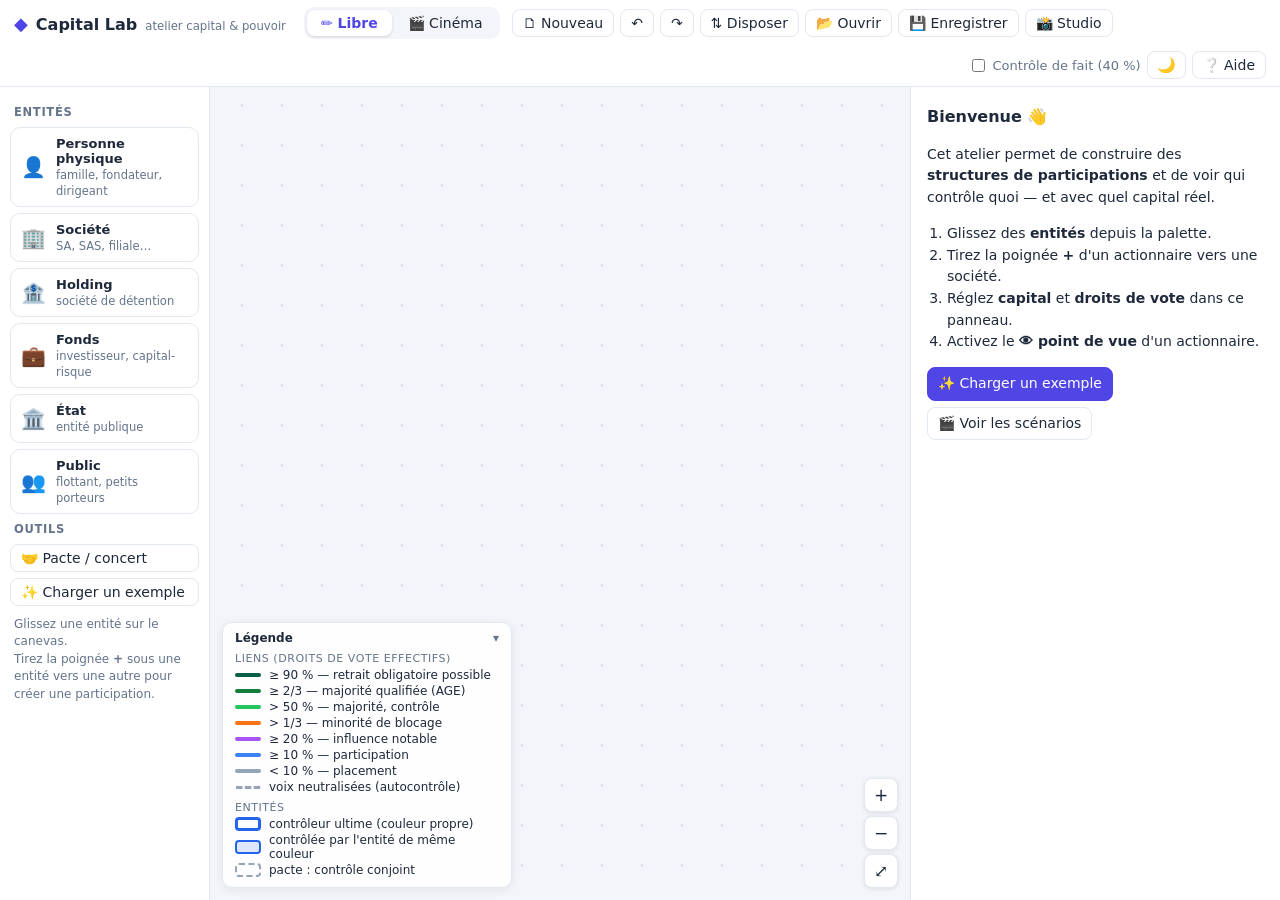
==== index.html @ 32e33c6a "Ajoute la vue téléphone du mode cinéma et les liens de partage - Liens directs : ?scenarios (bibliot" ====
<!doctype html>
<html lang="fr">
<head>
<meta charset="utf-8">
<meta name="viewport" content="width=device-width, initial-scale=1">
<title>Capital Lab — atelier capital &amp; pouvoir</title>
<script>
  /* Thème appliqué avant l'affichage pour éviter un flash : choix mémorisé, sinon réglage du système. */
  (function () {
    var t = null;
    try {
      /* reprise des réglages enregistrés quand l'outil s'appelait « Participations » */
      ['libre.v1', 'legend', 'playmode', 'theme'].forEach(function (k) {
        var old = localStorage.getItem('participations.' + k);
        if (old !== null && localStorage.getItem('capital-lab.' + k) === null) localStorage.setItem('capital-lab.' + k, old);
        localStorage.removeItem('participations.' + k);
      });
      t = localStorage.getItem('capital-lab.theme');
    } catch (e) { /* stockage indisponible */ }
    if (t !== 'light' && t !== 'dark') t = window.matchMedia && matchMedia('(prefers-color-scheme: dark)').matches ? 'dark' : 'light';
    document.documentElement.setAttribute('data-theme', t);
  })();
</script>
<link rel="stylesheet" href="css/app.css">
</head>
<body class="libre">

<header id="topbar">
  <div class="brand"><span class="logo">◆</span><b>Capital Lab</b><small>atelier capital &amp; pouvoir</small></div>
  <nav class="modes" role="tablist">
    <button data-mode="libre" class="active" title="Construire librement une structure">✏️ Libre</button>
    <button data-mode="cinema" title="Dérouler un scénario commenté">🎬 Cinéma</button>
  </nav>
  <div class="actions" id="actions-libre">
    <button id="btn-new" title="Vider le canevas">🗋<span class="lbl"> Nouveau</span></button>
    <button id="btn-undo" title="Annuler (Ctrl+Z)">↶</button>
    <button id="btn-redo" title="Rétablir (Ctrl+Y)">↷</button>
    <button id="btn-layout" title="Réorganiser automatiquement">⇅<span class="lbl"> Disposer</span></button>
    <button id="btn-open" title="Ouvrir une structure (.json) ou un scénario (.md)">📂<span class="lbl"> Ouvrir</span></button>
    <button id="btn-save" title="Enregistrer la structure (.json)">💾<span class="lbl"> Enregistrer</span></button>
    <button id="btn-studio" title="Capturer des étapes et produire un scénario">📸<span class="lbl"> Studio</span></button>
  </div>
  <div class="actions" id="actions-cinema" hidden>
    <button id="btn-library" title="Choisir un scénario">📚<span class="lbl"> Scénarios</span></button>
    <button id="btn-share" title="Copier un lien vers ce scénario ou cette étape">🔗<span class="lbl"> Partager</span></button>
    <button id="btn-edit-md" title="Voir et modifier le markdown du scénario">📝<span class="lbl"> Markdown</span></button>
    <button id="btn-to-libre" title="Reprendre l'état affiché en mode libre">✏️<span class="lbl"> Explorer librement</span></button>
  </div>
  <div class="actions right">
    <label class="opt" title="Présomption de contrôle de fait : plus de 40 % des voix et aucun autre associé au-dessus (art. L233-3 II C. com.)"><input type="checkbox" id="opt-defacto"> Contrôle de fait (40&nbsp;%)</label>
    <button id="btn-theme" class="theme-btn" title="Mode jour / nuit">🌙</button>
    <button id="btn-help" title="Aide">❔<span class="lbl"> Aide</span></button>
  </div>
</header>

<main id="main">
  <aside id="palette">
    <h3>Entités</h3>
    <div class="tool" draggable="true" data-type="personne"><span class="ic">👤</span><div><b>Personne physique</b><small>famille, fondateur, dirigeant</small></div></div>
    <div class="tool" draggable="true" data-type="societe"><span class="ic">🏢</span><div><b>Société</b><small>SA, SAS, filiale…</small></div></div>
    <div class="tool" draggable="true" data-type="holding"><span class="ic">🏦</span><div><b>Holding</b><small>société de détention</small></div></div>
    <div class="tool" draggable="true" data-type="fonds"><span class="ic">💼</span><div><b>Fonds</b><small>investisseur, capital-risque</small></div></div>
    <div class="tool" draggable="true" data-type="etat"><span class="ic">🏛️</span><div><b>État</b><small>entité publique</small></div></div>
    <div class="tool" draggable="true" data-type="public"><span class="ic">👥</span><div><b>Public</b><small>flottant, petits porteurs</small></div></div>
    <h3>Outils</h3>
    <button class="tool-btn" id="tool-concert">🤝 Pacte / concert</button>
    <button class="tool-btn" id="tool-example">✨ Charger un exemple</button>
    <p class="hint">Glissez une entité sur le canevas.<br>Tirez la poignée <b>+</b> sous une entité vers une autre pour créer une participation.</p>
  </aside>

  <section id="stage">
    <svg id="canvas" xmlns="http://www.w3.org/2000/svg"></svg>
    <div id="banner" hidden></div>
    <div id="zoom">
      <button data-z="in" title="Zoom avant">+</button>
      <button data-z="out" title="Zoom arrière">−</button>
      <button data-z="fit" title="Tout afficher (F)">⤢</button>
    </div>
    <div id="legend"></div>
    <div id="studio" hidden></div>
    <div id="qsheet" hidden aria-live="polite"></div>
    <div id="toast"></div>
  </section>

  <aside id="side">
    <div id="inspector"></div>
    <div id="commentary" hidden></div>
  </aside>
</main>

<footer id="player" hidden>
  <button id="pl-first" title="Début (Origine)">⏮</button>
  <button id="pl-prev" title="Étape précédente (←)">◀</button>
  <button id="pl-play" class="primary" title="Lecture / pause (Espace)">▶ Lecture</button>
  <button id="pl-next" class="primary" title="Étape suivante (→)">Suivant ▶</button>
  <button id="pl-reset" title="Remettre les entités et les bulles déplacées à leur place d'origine" hidden>↺ Disposition</button>
  <div id="pl-progress"><div id="pl-dots"></div><div id="pl-timer"><i></i></div></div>
  <span id="pl-count">–</span>
  <div id="pl-view" role="group" aria-label="Affichage">
    <button data-v="schema" title="Schéma seul">🗺</button>
    <button data-v="split" title="Schéma et explications">◫</button>
    <button data-v="texte" title="Explications seules">📖</button>
  </div>
  <label class="pl-modelabel">Mode
    <select id="pl-mode">
      <option value="pas">Pas à pas</option>
      <option value="continu">Lecture continue</option>
    </select>
  </label>
  <label class="speed">Rythme <input type="range" id="pl-speed" min="0.25" max="3" step="0.25" value="1"> <span id="pl-speed-v">1×</span></label>
</footer>

<div id="modal" hidden><div class="dialog"><button class="close" title="Fermer (Échap)">×</button><div class="content"></div></div></div>
<input type="file" id="file-input" accept=".md,.markdown,.txt,.json" hidden>

<script src="js/model.js"></script>
<script src="js/scenario.js"></script>
<script src="js/docs.js"></script>
<script src="js/library.js"></script>
<script src="js/app.js"></script>
</body>
</html>
---- css/app.css ----
:root {
  --bg: #f3f5fa;
  --panel: #ffffff;
  --ink: #1e293b;
  --muted: #64748b;
  --line: #e2e8f0;
  --accent: #4f46e5;
  --accent-soft: #eef2ff;
  --ok: #15803d;
  --danger: #dc2626;
  --warn: #b45309;
  --node-bg: #ffffff;
  --grid-dot: #d5dbe7;
  --panel-2: #f8fafc;
  --soft-line: #f1f5f9;
  --accent-line: #c7d2fe;
  --danger-soft: #fef2f2;
  --warn-soft: #fffbeb;
  --warn-line: #fed7aa;
  --ok-soft: #ecfdf5;
  --ok-line: #a7f3d0;
  --note-ink: #78350f;
  --overlay: rgba(255, 255, 255, .95);
  --radius: 10px;
  color-scheme: light;
  font-family: "Segoe UI", system-ui, -apple-system, Roboto, sans-serif;
}
/* Thème nuit : appliqué via <html data-theme="dark"> (voir le script en tête d'index.html) */
:root[data-theme="dark"] {
  --bg: #0b1120;
  --panel: #141c2f;
  --panel-2: #1a2338;
  --ink: #e2e8f0;
  --muted: #94a3b8;
  --line: #2a3550;
  --soft-line: #222c42;
  --accent: #818cf8;
  --accent-soft: #252a4d;
  --accent-line: #4b5394;
  --ok: #4ade80;
  --danger: #f87171;
  --danger-soft: #3b1d24;
  --warn: #fbbf24;
  --warn-soft: #2e2615;
  --warn-line: #6b4e1a;
  --ok-soft: #12291f;
  --ok-line: #1f5a3d;
  --note-ink: #fde68a;
  --node-bg: #182136;
  --grid-dot: #263149;
  --overlay: rgba(20, 28, 47, .95);
  color-scheme: dark;
}
:root[data-theme="dark"] button.primary { color: #0b1120; }
:root[data-theme="dark"] .node .body { filter: none; }
:root[data-theme="dark"] .md pre { background: #060b16; }
:root[data-theme="dark"] #toast { background: #e2e8f0; color: #0b1120; }
:root[data-theme="dark"] .modes { background: #0b1120; }
.theme-btn { font-size: 15px; padding: 4px 9px; }
* { box-sizing: border-box; }
html, body { margin: 0; height: 100%; background: var(--bg); color: var(--ink); font-size: 14px; overflow: hidden; }
body { display: grid; grid-template-rows: auto 1fr auto; height: 100vh; }
button, select, input, textarea { font: inherit; color: inherit; }
button {
  border: 1px solid var(--line); background: var(--panel); border-radius: 8px; padding: 5px 10px; cursor: pointer;
  transition: background .12s, border-color .12s;
}
button:hover { background: var(--accent-soft); border-color: var(--accent-line); }
button.primary { background: var(--accent); color: #fff; border-color: var(--accent); }
button.primary:hover { background: #4338ca; }
button.danger { color: var(--danger); }
button.danger:hover { background: var(--danger-soft); border-color: #fecaca; }
button.on { background: var(--accent-soft); border-color: var(--accent); color: var(--accent); }
button.small { font-size: 12.5px; padding: 3px 8px; }
a { color: var(--accent); cursor: pointer; text-decoration: none; }
a:hover { text-decoration: underline; }
.muted { color: var(--muted); }
.small { font-size: 12.5px; }

/* ---------------- barre du haut */
#topbar {
  display: flex; align-items: center; gap: 12px; padding: 7px 14px; background: var(--panel);
  border-bottom: 1px solid var(--line); flex-wrap: wrap; z-index: 5;
}
.brand { display: flex; align-items: baseline; gap: 8px; margin-right: 6px; }
.brand .logo { color: var(--accent); font-size: 18px; }
.brand b { font-size: 16px; }
.brand small { color: var(--muted); }
.modes { display: flex; background: var(--bg); border-radius: 10px; padding: 3px; gap: 2px; }
.modes button { border: none; background: transparent; padding: 5px 14px; border-radius: 8px; }
.modes button.active { background: var(--panel); box-shadow: 0 1px 3px rgba(15, 23, 42, .15); color: var(--accent); font-weight: 600; }
.actions { display: flex; gap: 6px; align-items: center; flex-wrap: wrap; }
.actions[hidden] { display: none; }
.actions.right { margin-left: auto; }
.opt { display: flex; align-items: center; gap: 5px; font-size: 13px; color: var(--muted); cursor: pointer; }

/* ---------------- disposition */
#main { display: grid; grid-template-columns: 210px 1fr 370px; min-height: 0; }
body.cinema #main { grid-template-columns: 0 1fr minmax(380px, 32vw); }
body.cinema #palette { display: none; }
#palette { grid-column: 1; } #stage { grid-column: 2; } #side { grid-column: 3; }
@media (max-width: 1000px) {
  #main { grid-template-columns: 170px 1fr 300px; }
  body.cinema #main { grid-template-columns: 0 1fr 320px; }
  .brand small { display: none; }
}
#palette { background: var(--panel); border-right: 1px solid var(--line); padding: 10px; overflow: auto; }
#palette h3 { font-size: 11.5px; text-transform: uppercase; letter-spacing: .06em; color: var(--muted); margin: 8px 4px; }
.tool {
  display: flex; gap: 10px; align-items: center; padding: 8px 10px; border: 1px solid var(--line); border-radius: var(--radius);
  margin-bottom: 6px; cursor: grab; background: var(--panel); user-select: none; transition: transform .1s, box-shadow .1s;
}
.tool:hover { box-shadow: 0 2px 8px rgba(79, 70, 229, .15); border-color: var(--accent-line); transform: translateY(-1px); }
.tool .ic { font-size: 20px; }
.tool b { display: block; font-size: 13px; }
.tool small { color: var(--muted); font-size: 11.5px; }
.tool-btn { display: block; width: 100%; text-align: left; margin-bottom: 6px; }
.hint { color: var(--muted); font-size: 12px; line-height: 1.45; margin: 10px 4px; }

#stage { position: relative; overflow: hidden; min-width: 0; }
#canvas { width: 100%; height: 100%; display: block; touch-action: none; cursor: grab; user-select: none; }
#canvas:active { cursor: grabbing; }
#side { background: var(--panel); border-left: 1px solid var(--line); overflow: auto; min-width: 0; }
#inspector { padding: 14px 16px 30px; }

/* ---------------- SVG */
#canvas .bg { fill: url(#grid); }
#canvas .gdot { fill: var(--grid-dot); }
.node { cursor: pointer; }
body.libre .node { cursor: move; }
.node .body { filter: url(#shadow); }
.node .name { font: 600 13.5px "Segoe UI", system-ui, sans-serif; fill: var(--ink); }
.node .icon { font-size: 15px; }
.node .sub { font-size: 11.5px; fill: var(--muted); }
.node .st { font-size: 11.5px; font-weight: 600; }
.node .ring { fill: none; stroke: #f59e0b; stroke-width: 4; }
.node .selring { fill: none; stroke: var(--accent); stroke-width: 2.5; stroke-dasharray: 7 4; }
.node .hovring { fill: none; stroke: #6366f1; stroke-width: 3; }
.node .warn circle { fill: var(--danger); }
.node .warn text { fill: var(--panel); font-weight: 700; font-size: 12px; }
.port { cursor: crosshair; }
.port circle { fill: var(--panel); stroke: var(--accent); stroke-width: 1.6; opacity: .0; transition: opacity .15s; }
.port text { fill: var(--accent); font-weight: 700; font-size: 13px; opacity: 0; pointer-events: none; }
.node:hover .port circle, .node:hover .port text, .node.sel .port circle, .node.sel .port text { opacity: 1; }
body.cinema .port { display: none; }
.link .hit { stroke: transparent; stroke-width: 16; fill: none; cursor: pointer; }
.link .stroke { fill: none; stroke-linecap: round; pointer-events: none; }
.link .halo { fill: none; stroke: #fcd34d; stroke-opacity: .55; stroke-linecap: round; pointer-events: none; }
.link.sel .halo { stroke: #a5b4fc; stroke-opacity: .8; }
.llabel { cursor: pointer; }
.llabel rect { fill: var(--panel); stroke-width: 1.5; }
.llabel text { font-size: 11.5px; font-weight: 600; fill: var(--ink); }
.llabel.sel rect { fill: var(--accent-soft); }
.concert rect { stroke-width: 2; stroke-dasharray: 9 6; }
.concert text { font-size: 12.5px; font-weight: 700; cursor: pointer; }
.concert.sel rect { stroke-width: 3; }
.note rect, .note path { fill: var(--warn-soft); stroke: #f59e0b; stroke-width: 1.5; }
.note text { font-size: 12.5px; fill: var(--note-ink); font-weight: 500; pointer-events: none; }
.note { cursor: move; }
body.cinema .node { cursor: grab; }
.tmp { stroke: var(--accent); stroke-width: 2.5; stroke-dasharray: 6 5; fill: none; }

/* ---------------- surimpressions */
#banner {
  position: absolute; top: 12px; left: 50%; transform: translateX(-50%); background: var(--panel); border: 1px solid var(--accent-line);
  border-radius: 999px; padding: 6px 8px 6px 16px; box-shadow: 0 4px 16px rgba(15, 23, 42, .1); display: flex; gap: 10px;
  align-items: center; font-size: 13px; max-width: 90%; white-space: nowrap; overflow: hidden;
}
#banner[hidden] { display: none; }
#banner button { border-radius: 999px; padding: 2px 9px; }
#zoom { position: absolute; right: 12px; bottom: calc(var(--sheet-h, 0px) + 12px); transition: bottom .25s; display: flex; flex-direction: column; gap: 4px; }
#zoom button { width: 34px; height: 34px; padding: 0; font-size: 17px; background: var(--panel); box-shadow: 0 1px 4px rgba(15, 23, 42, .1); }
#legend {
  position: absolute; left: 12px; bottom: calc(var(--sheet-h, 0px) + 12px); transition: bottom .25s; background: var(--overlay); border: 1px solid var(--line);
  border-radius: var(--radius); padding: 8px 12px; font-size: 12px; box-shadow: 0 2px 10px rgba(15, 23, 42, .08); max-width: 290px;
}
#legend .lg-h { display: flex; justify-content: space-between; align-items: center; font-weight: 700; gap: 10px; cursor: pointer; }
#legend .lg-h span { color: var(--muted); font-weight: 400; }
#legend.collapsed .lg-body { display: none; }
#legend .lg-sec { margin: 7px 0 3px; color: var(--muted); font-size: 11px; text-transform: uppercase; letter-spacing: .05em; }
#legend .lg-row { display: flex; align-items: center; gap: 8px; margin: 2px 0; }
#legend .sw { width: 26px; height: 0; border-top: 4px solid; border-radius: 2px; flex: none; }
#legend .sw.dash { border-top-style: dashed; border-top-width: 3px; }
#legend .box { width: 26px; height: 14px; border-radius: 4px; flex: none; border: 2px solid; }
#toast {
  position: absolute; top: 14px; right: 14px; background: #1e293b; color: #fff; padding: 8px 14px; border-radius: 8px;
  opacity: 0; transform: translateY(-8px); transition: all .2s; pointer-events: none; max-width: 60%; font-size: 13px;
}
#toast.show { opacity: 1; transform: none; }
#studio {
  position: absolute; left: 50%; bottom: 14px; transform: translateX(-50%); background: #1e1b4b; color: #fff;
  border-radius: 12px; padding: 8px 10px 8px 14px; display: flex; gap: 6px; align-items: center; flex-wrap: wrap;
  box-shadow: 0 6px 24px rgba(30, 27, 75, .35); font-size: 13px; max-width: calc(100% - 340px);
}
#studio[hidden] { display: none; }
#studio button { background: rgba(255, 255, 255, .1); border-color: rgba(255, 255, 255, .2); color: #fff; font-size: 12.5px; padding: 4px 9px; }
#studio button:hover { background: rgba(255, 255, 255, .22); }
#studio button.primary { background: #f59e0b; border-color: #f59e0b; color: #1e1b4b; font-weight: 600; }
#studio b { margin-right: 4px; }

/* ---------------- inspecteur */
#inspector h3 { margin: 4px 0 10px; font-size: 16px; }
#inspector h4 { margin: 18px 0 8px; font-size: 12px; text-transform: uppercase; letter-spacing: .05em; color: var(--muted); }
#inspector h5 { margin: 14px 0 6px; font-size: 13px; }
.insp-head { display: flex; align-items: center; gap: 8px; }
.insp-head .big { font-size: 26px; }
.insp-head input.name { flex: 1; font-size: 17px; font-weight: 600; border: 1px solid transparent; border-radius: 6px; padding: 4px 6px; min-width: 0; }
.insp-head input.name:hover, .insp-head input.name:focus { border-color: var(--line); outline: none; background: var(--panel-2); }
.row { display: flex; align-items: center; gap: 8px; margin: 8px 0; }
.row label { width: 50px; color: var(--muted); font-size: 12.5px; }
.row select { flex: 1; padding: 4px; border: 1px solid var(--line); border-radius: 6px; }
.btns { display: flex; gap: 6px; flex-wrap: wrap; margin: 8px 0; }
.le { border: 1px solid var(--line); border-radius: var(--radius); padding: 8px 10px; margin: 6px 0; background: var(--panel-2); }
.le-head { display: flex; justify-content: space-between; align-items: center; font-weight: 600; margin-bottom: 4px; }
.le-head .x { border: none; background: none; color: var(--muted); font-size: 17px; padding: 0 4px; line-height: 1; }
.le-head .x:hover { color: var(--danger); }
.sl { display: grid; grid-template-columns: 92px 1fr 64px 12px; align-items: center; gap: 6px; font-size: 12.5px; margin: 3px 0; }
.sl.off { opacity: .45; }
.sl input[type=range] { width: 100%; accent-color: var(--accent); }
.sl input[type=number] { width: 64px; padding: 2px 4px; border: 1px solid var(--line); border-radius: 5px; text-align: right; }
.sl i { font-style: normal; color: var(--muted); }
.chk { display: flex; align-items: center; gap: 6px; font-size: 12px; color: var(--muted); margin: 3px 0; cursor: pointer; }
.cat { font-size: 12px; margin-top: 5px; padding: 3px 8px; border-left: 4px solid var(--c); background: var(--panel); border-radius: 4px; }
.rest { font-size: 12.5px; color: var(--muted); margin: 6px 2px; }
.rest.bad { color: var(--danger); font-weight: 600; }
select.add { width: 100%; margin-top: 4px; padding: 5px; border: 1px dashed #a5b4fc; border-radius: 8px; color: var(--accent); background: var(--panel-2); cursor: pointer; }
.pill-row { margin: 4px 0; }
.verdict { padding: 9px 12px; border-radius: 8px; margin: 8px 0; border-left: 5px solid var(--c, #94a3b8); background: var(--panel-2); line-height: 1.45; }
.verdict.none { --c: #94a3b8; color: var(--muted); }
.chain { font-size: 12.5px; margin: 6px 0; color: var(--ink); background: var(--warn-soft); padding: 6px 10px; border-radius: 6px; }
.insight { background: var(--ok-soft); border: 1px solid var(--ok-line); padding: 8px 10px; border-radius: 8px; margin: 8px 0; font-size: 13px; line-height: 1.45; }
.warnbox { background: var(--warn-soft); border: 1px solid var(--warn-line); padding: 8px 10px; border-radius: 8px; margin: 8px 0; font-size: 12.5px; line-height: 1.45; }
.kv { display: flex; justify-content: space-between; font-size: 13px; padding: 3px 0; border-bottom: 1px dashed var(--line); }
table.mini { width: 100%; border-collapse: collapse; font-size: 12.5px; margin: 6px 0; }
table.mini th { text-align: left; color: var(--muted); font-weight: 600; font-size: 11.5px; padding: 3px 4px; border-bottom: 1px solid var(--line); }
table.mini td { padding: 4px; border-bottom: 1px solid var(--soft-line); }
table.mini td.n, table.mini th.n { text-align: right; white-space: nowrap; }
.dot { display: inline-block; width: 9px; height: 9px; border-radius: 50%; margin-right: 5px; vertical-align: 0; }
.welcome { line-height: 1.55; }
.welcome ol { padding-left: 20px; }
.ctrl-list { list-style: none; padding: 0; margin: 4px 0; }
.ctrl-list li { padding: 6px 0; border-bottom: 1px solid var(--soft-line); }
.members label { display: flex; gap: 6px; align-items: center; padding: 3px 0; cursor: pointer; }

/* ---------------- cinéma */
#commentary { padding: 18px 22px 40px; font-size: 15px; line-height: 1.6; }
.sc-head { display: flex; justify-content: space-between; align-items: baseline; gap: 10px; border-bottom: 1px solid var(--line); padding-bottom: 8px; margin-bottom: 4px; }
.sc-title { font-weight: 700; color: var(--accent); font-size: 13.5px; }
.sc-no { color: var(--muted); font-size: 12.5px; white-space: nowrap; }
.step-title { font-size: 21px; margin: 14px 0 8px; line-height: 1.3; animation: fadeUp .45s ease; }
.md { animation: fadeUp .55s ease; }
.md p { margin: 8px 0; }
.md ul, .md ol { padding-left: 22px; margin: 8px 0; }
.md li { margin: 3px 0; }
.md blockquote { margin: 12px 0; padding: 8px 14px; background: var(--warn-soft); border-left: 4px solid #f59e0b; border-radius: 6px; }
.md blockquote p { margin: 4px 0; }
.md table { border-collapse: collapse; width: 100%; font-size: 13.5px; margin: 10px 0; }
.md th, .md td { border: 1px solid var(--line); padding: 5px 8px; text-align: left; }
.md th { background: var(--panel-2); }
.md code { background: var(--soft-line); padding: 1px 5px; border-radius: 4px; font-size: .9em; }
.md pre { background: #0f172a; color: #e2e8f0; padding: 10px 12px; border-radius: 8px; overflow: auto; font-size: 12.5px; line-height: 1.45; }
.md pre code { background: none; padding: 0; }
.md h1 { font-size: 20px; } .md h2 { font-size: 18px; margin-top: 22px; } .md h3 { font-size: 16px; }
.ref { background: var(--accent-soft); color: var(--accent); padding: 0 6px; border-radius: 5px; cursor: pointer; font-weight: 600; white-space: nowrap; }
.ref:hover { background: var(--accent-line); }
.auto { margin-top: 18px; border: 1px solid var(--line); border-radius: var(--radius); padding: 10px 14px; background: var(--panel-2); font-size: 13.5px; line-height: 1.5; }
.auto-h { display: flex; justify-content: space-between; align-items: center; font-weight: 700; }
.auto-h button { border: none; background: none; font-size: 16px; padding: 0 4px; color: var(--muted); }
.auto h4 { font-size: 11.5px; text-transform: uppercase; letter-spacing: .05em; color: var(--muted); margin: 12px 0 4px; }
details.plan, details.errs { margin-top: 18px; font-size: 13.5px; }
details summary { cursor: pointer; color: var(--muted); font-weight: 600; }
details.plan ol { padding-left: 22px; }
details.plan li.cur a { font-weight: 700; }
details.plan li.done a { color: var(--muted); }
details.errs { color: var(--warn); }
.empty { text-align: center; padding: 40px 10px; color: var(--muted); }
.empty h2 { color: var(--ink); }
@keyframes fadeUp { from { opacity: 0; transform: translateY(8px); } to { opacity: 1; transform: none; } }

#player {
  display: flex; align-items: center; gap: 8px; padding: 8px 14px; background: var(--panel); border-top: 1px solid var(--line);
  flex-wrap: wrap;
}
#player[hidden] { display: none; }
#player label { display: flex; gap: 6px; align-items: center; font-size: 12.5px; color: var(--muted); }
#player select { padding: 3px; border-radius: 6px; border: 1px solid var(--line); }
#pl-progress { flex: 1; min-width: 160px; display: flex; flex-direction: column; gap: 5px; }
#pl-dots { display: flex; gap: 4px; }
#pl-dots button { flex: 1; height: 8px; padding: 0; border-radius: 4px; background: var(--line); border: none; min-width: 8px; }
#pl-dots button.done { background: #a5b4fc; }
#pl-dots button.cur { background: var(--accent); }
#pl-timer { height: 3px; background: var(--soft-line); border-radius: 2px; overflow: hidden; }
#pl-timer i { display: block; height: 100%; width: 0; background: #f59e0b; }
#pl-count { font-variant-numeric: tabular-nums; color: var(--muted); min-width: 52px; text-align: center; }
#pl-speed { width: 90px; accent-color: var(--accent); }

/* ---------------- fenêtres modales */
#modal { position: fixed; inset: 0; background: rgba(15, 23, 42, .45); display: flex; align-items: center; justify-content: center; z-index: 50; padding: 20px; }
#modal[hidden] { display: none; }
#modal .dialog { background: var(--panel); border-radius: 14px; max-width: 860px; width: 100%; max-height: 90vh; overflow: auto; position: relative; padding: 22px 26px; box-shadow: 0 20px 60px rgba(15, 23, 42, .3); animation: fadeUp .2s ease; }
#modal.narrow .dialog { max-width: 480px; }
#modal .close { position: absolute; top: 10px; right: 12px; border: none; font-size: 22px; background: none; color: var(--muted); }
#modal h2 { margin-top: 0; }
#modal textarea { width: 100%; min-height: 160px; border: 1px solid var(--line); border-radius: 8px; padding: 10px; font-family: Consolas, "Cascadia Mono", monospace; font-size: 12.5px; }
#modal textarea.big { min-height: 55vh; }
#modal input[type=text] { width: 100%; border: 1px solid var(--line); border-radius: 8px; padding: 7px 10px; }
#modal .field { margin: 10px 0; }
#modal .field > span { display: block; font-size: 12.5px; color: var(--muted); margin-bottom: 4px; }
.lib-grid { display: grid; grid-template-columns: repeat(auto-fill, minmax(240px, 1fr)); gap: 10px; margin: 12px 0 20px; }
.lib-card { border: 1px solid var(--line); border-radius: var(--radius); padding: 12px 14px; display: flex; flex-direction: column; gap: 6px; transition: box-shadow .12s, border-color .12s; }
.lib-card:hover { border-color: var(--accent-line); box-shadow: 0 4px 14px rgba(79, 70, 229, .12); }
.lib-card h4 { margin: 0; font-size: 14.5px; }
.lib-card p { margin: 0; color: var(--muted); font-size: 12.5px; flex: 1; line-height: 1.4; }
.lib-card .btns { margin: 4px 0 0; }
.lib-card .btns button { font-size: 12px; padding: 3px 8px; }
.help-doc { line-height: 1.55; }
a.btnlink { display: inline-flex; align-items: center; border: 1px solid var(--line); border-radius: 8px; padding: 5px 10px; }
a.btnlink:hover { background: var(--accent-soft); text-decoration: none; }

/* ---------------- étapes questions (mode cinéma) */
#qsheet {
  position: absolute; left: 12px; right: 12px; bottom: 0; max-height: 62%; overflow: auto; z-index: 4;
  background: var(--panel); border: 1px solid var(--line); border-bottom: none; border-radius: 16px 16px 0 0;
  box-shadow: 0 -8px 30px rgba(15, 23, 42, .18); animation: sheetUp .35s ease;
}
#qsheet[hidden] { display: none; }
@keyframes sheetUp { from { transform: translateY(40px); opacity: 0; } to { transform: none; opacity: 1; } }
.qs-head { display: flex; flex-wrap: wrap; align-items: center; gap: 8px 12px; padding: 12px 14px 10px 16px; cursor: pointer; position: sticky; top: 0; background: var(--panel); z-index: 1; }
.qs-badge { background: var(--accent-soft); color: var(--accent); font-weight: 700; padding: 3px 10px; border-radius: 999px; white-space: nowrap; font-size: 13px; }
.qs-text { flex: 1 1 240px; font-size: 19px; font-weight: 700; line-height: 1.3; min-width: 0; }
.qs-text p { margin: 0; }
.qs-actions { margin-left: auto; display: flex; align-items: center; gap: 6px; }
.qs-min { border: none; background: none; font-size: 18px; padding: 2px 8px; }
.qs-done { color: var(--ok); font-weight: 600; font-size: 13px; white-space: nowrap; }
.qs-body { padding: 2px 16px 14px; }
#qsheet.collapsed .qs-body { display: none; }
#qsheet.collapsed .qs-text { font-size: 15px; white-space: nowrap; overflow: hidden; text-overflow: ellipsis; }
.qs-grid { display: grid; grid-template-columns: repeat(auto-fit, minmax(210px, 1fr)); gap: 10px; }
.qs-hint, .qs-open { color: var(--muted); font-size: 12.5px; margin: 9px 2px 0; }
.qs-open { font-size: 15px; }
.qcard { perspective: 1000px; cursor: pointer; outline: none; }
.qc-inner { display: grid; transition: transform .55s cubic-bezier(.2, .7, .2, 1); transform-style: preserve-3d; height: 100%; }
.qcard.flipped .qc-inner { transform: rotateY(180deg); }
.qc-face {
  grid-area: 1 / 1; backface-visibility: hidden; -webkit-backface-visibility: hidden; border: 2px solid var(--line);
  border-radius: 12px; padding: 12px 14px; background: var(--panel-2); display: flex; gap: 10px; align-items: flex-start;
  min-height: 66px; font-size: 16px; line-height: 1.4; transition: border-color .2s, background .2s, opacity .2s;
}
.qc-back { transform: rotateY(180deg); flex-direction: column; gap: 4px; font-size: 14px; }
.qc-txt { flex: 1; min-width: 0; }
.qc-txt p { margin: 0 0 4px; }
.qc-letter { flex: none; width: 30px; height: 30px; border-radius: 50%; background: var(--accent); color: #fff; display: grid; place-items: center; font-weight: 700; font-size: 15px; }
.qc-mark { margin-left: auto; font-weight: 800; font-size: 20px; }
.qc-pick { display: inline-block; margin-top: 4px; font-size: 12px; color: var(--accent); font-weight: 600; }
.qcard:hover .qc-front, .qcard:focus-visible .qc-front { border-color: var(--accent-line); }
.qcard.picked .qc-front { border-color: var(--accent); box-shadow: 0 0 0 3px var(--accent-soft); }
.qcard.correct .qc-face { border-color: #22c55e; background: var(--ok-soft); }
.qcard.correct .qc-letter { background: #16a34a; }
.qcard.correct .qc-mark, .qcard.correct .qc-verdict { color: var(--ok); }
.qcard.wrong .qc-front { opacity: .6; }
.qcard.wrong .qc-letter { background: var(--muted); }
.qcard.wrong .qc-mark, .qcard.wrong .qc-verdict { color: var(--danger); }
.qc-verdict { font-weight: 700; }
.answer-wait { margin-top: 16px; padding: 10px 14px; border: 1px dashed var(--accent-line); border-radius: 10px; color: var(--muted); font-size: 14px; display: flex; align-items: center; justify-content: space-between; gap: 10px; flex-wrap: wrap; }
details.answer { margin-top: 16px; border: 1px solid var(--ok-line); background: var(--ok-soft); border-radius: 10px; padding: 8px 14px; animation: fadeUp .4s ease; }
details.answer summary { font-weight: 700; color: var(--ok); cursor: pointer; }
details.answer .good { margin: 8px 0 4px; }
@media (prefers-reduced-motion: reduce) { .qc-inner, #qsheet, details.answer { transition: none; animation: none; } }

/* ---------------- partage */
.share-row { margin: 14px 0; }
.share-line { display: flex; gap: 6px; margin-top: 5px; align-items: center; }
.share-line input { flex: 1; min-width: 0; font-family: Consolas, "Cascadia Mono", monospace; font-size: 12px; }

/* ---------------- téléphone (portrait) */
#pl-view { display: none; }
@media (max-width: 760px) {
  body { height: 100vh; height: 100dvh; }
  #topbar { padding: 6px 8px; gap: 6px; }
  .brand { margin-right: 0; }
  .brand small, .lbl, .opt { display: none; }
  .brand b { font-size: 15px; }
  .modes button { padding: 4px 10px; }
  .actions { gap: 4px; }
  .actions button { padding: 4px 8px; }

  /* cinéma : schéma en haut, explications en bas (ou l'un des deux seul) */
  body.cinema #main { grid-template-columns: 1fr; grid-template-rows: minmax(0, 46fr) minmax(0, 54fr); }
  body.cinema #stage { grid-column: 1; grid-row: 1; border-bottom: 1px solid var(--line); }
  body.cinema #side { grid-column: 1; grid-row: 2; border-left: none; }
  body.cinema.m-schema #main { grid-template-rows: minmax(0, 1fr) 0; }
  body.cinema.m-schema #side { display: none; }
  body.cinema.m-texte #main { grid-template-rows: 0 minmax(0, 1fr); }
  body.cinema.m-texte #stage { display: none; }
  body.cinema #legend { display: none; }
  #commentary { padding: 10px 16px 28px; font-size: 15px; }
  .step-title { font-size: 18px; margin: 8px 0 6px; }
  #zoom { right: 8px; }
  #zoom button { width: 30px; height: 30px; font-size: 15px; }
  #banner { top: 6px; font-size: 12px; padding: 3px 6px 3px 12px; max-width: calc(100% - 16px); }
  #player { gap: 6px; padding: 6px 8px; flex-wrap: nowrap; }
  body { grid-template-columns: minmax(0, 1fr); }
  #main, #side, #stage { min-width: 0; }
  #pl-first, #player .pl-modelabel, #player .speed { display: none; }
  #pl-prev, #pl-next, #pl-reset, #pl-play { white-space: nowrap; }
  #pl-prev, #pl-next { padding: 8px 12px; }
  #pl-progress { min-width: 40px; }
  #pl-dots { gap: 2px; }
  #pl-dots button { min-width: 3px; }
  #pl-count { min-width: 38px; font-size: 13px; }
  #pl-view { display: flex; gap: 2px; background: var(--bg); border-radius: 8px; padding: 2px; flex: none; }
  #pl-view button { border: none; background: transparent; padding: 5px 7px; }
  #pl-view button.on { background: var(--panel); box-shadow: 0 1px 3px rgba(15, 23, 42, .18); }

  /* questions : dans le texte, choix empilés */
  .qinline { margin: 14px -4px 4px; border: 1px solid var(--line); border-radius: 12px; background: var(--panel); }
  .qinline .qs-head { position: static; cursor: default; }
  .qinline .qs-min { display: none; }
  .qinline .qs-text { display: none; }   /* déjà dans le titre de l étape, juste au-dessus */
  .qinline .qs-grid { grid-template-columns: 1fr; gap: 8px; }
  .qinline .qc-face { min-height: 50px; font-size: 15px; padding: 10px 12px; }

  /* bibliothèque et fenêtres en plein écran */
  #modal { padding: 0; align-items: stretch; }
  #modal .dialog, #modal.narrow .dialog { max-width: none; max-height: none; height: 100%; border-radius: 0; padding: 16px; }
  .lib-grid { grid-template-columns: 1fr; }
  #modal textarea { min-height: 120px; }
  #modal textarea.big { min-height: 50vh; }

  /* libre : palette en bandeau horizontal, inspecteur sous le canevas */
  body.libre #main { grid-template-columns: 1fr; grid-template-rows: auto minmax(0, 1fr) minmax(0, 42%); }
  body.libre #palette { grid-column: 1; grid-row: 1; display: flex; gap: 6px; overflow-x: auto; padding: 6px; border-right: none; border-bottom: 1px solid var(--line); }
  body.libre #palette h3, body.libre #palette .hint, body.libre .tool small { display: none; }
  body.libre .tool, body.libre .tool-btn { flex: none; margin: 0; padding: 6px 10px; width: auto; }
  body.libre .tool b { font-size: 12px; }
  body.libre #stage { grid-column: 1; grid-row: 2; }
  body.libre #side { grid-column: 1; grid-row: 3; border-left: none; border-top: 1px solid var(--line); }
  #studio { max-width: calc(100% - 20px); }
}
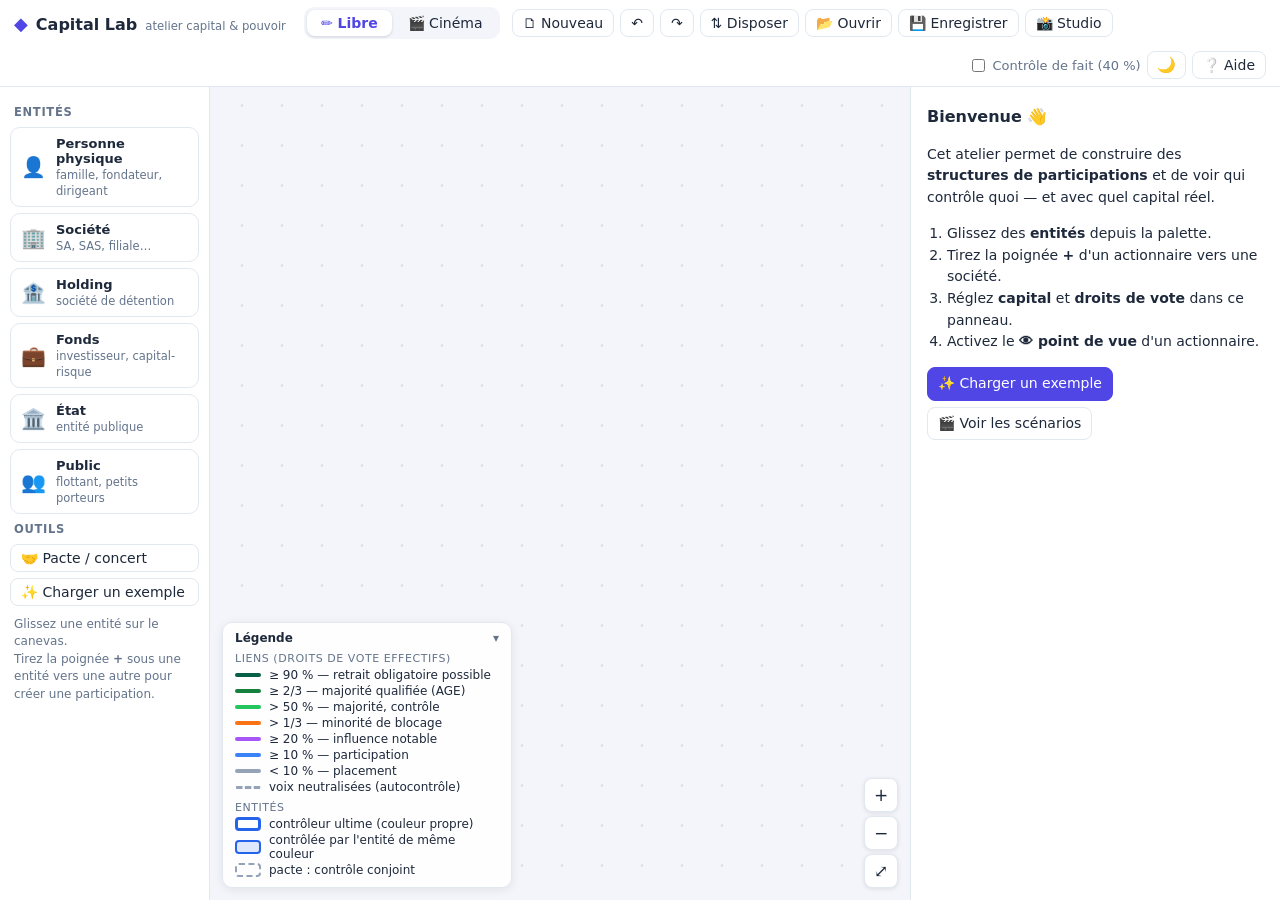
==== commit 3d404454: "Ajoute l'image de présentation et les métadonnées de partage - capital-lab.png en tête du README, av" ====
--- a/index.html
+++ b/index.html
@@ -4,6 +4,23 @@
 <meta charset="utf-8">
 <meta name="viewport" content="width=device-width, initial-scale=1">
 <title>Capital Lab — atelier capital &amp; pouvoir</title>
+<meta name="description" content="Atelier pédagogique gratuit pour visualiser les structures de contrôle entre sociétés : chaînes de participations, holdings, pactes, droits de vote double, autocontrôle, LBO, consolidation. Scénarios animés pas à pas pour la classe.">
+<link rel="canonical" href="https://edu-fpar.github.io/capital-lab/">
+<link rel="icon" href="data:image/svg+xml,%3Csvg xmlns='http://www.w3.org/2000/svg' viewBox='0 0 100 100'%3E%3Cpath d='M50 6 94 50 50 94 6 50z' fill='%234f46e5'/%3E%3C/svg%3E">
+<meta property="og:type" content="website">
+<meta property="og:locale" content="fr_FR">
+<meta property="og:site_name" content="Capital Lab">
+<meta property="og:title" content="Capital Lab — atelier capital &amp; pouvoir">
+<meta property="og:description" content="Comment contrôler une société en y étant minoritaire ? Un atelier visuel et des scénarios animés pour expliquer participations, holdings, pactes et consolidation.">
+<meta property="og:url" content="https://edu-fpar.github.io/capital-lab/">
+<meta property="og:image" content="https://edu-fpar.github.io/capital-lab/capital-lab.png">
+<meta property="og:image:width" content="1295">
+<meta property="og:image:height" content="934">
+<meta property="og:image:alt" content="Capital Lab en mode cinéma : une pyramide de holdings et une question posée à la salle">
+<meta name="twitter:card" content="summary_large_image">
+<meta name="twitter:title" content="Capital Lab — atelier capital &amp; pouvoir">
+<meta name="twitter:description" content="Comment contrôler une société en y étant minoritaire ? Un atelier visuel et des scénarios animés pour la classe.">
+<meta name="twitter:image" content="https://edu-fpar.github.io/capital-lab/capital-lab.png">
 <script>
   /* Thème appliqué avant l'affichage pour éviter un flash : choix mémorisé, sinon réglage du système. */
   (function () {
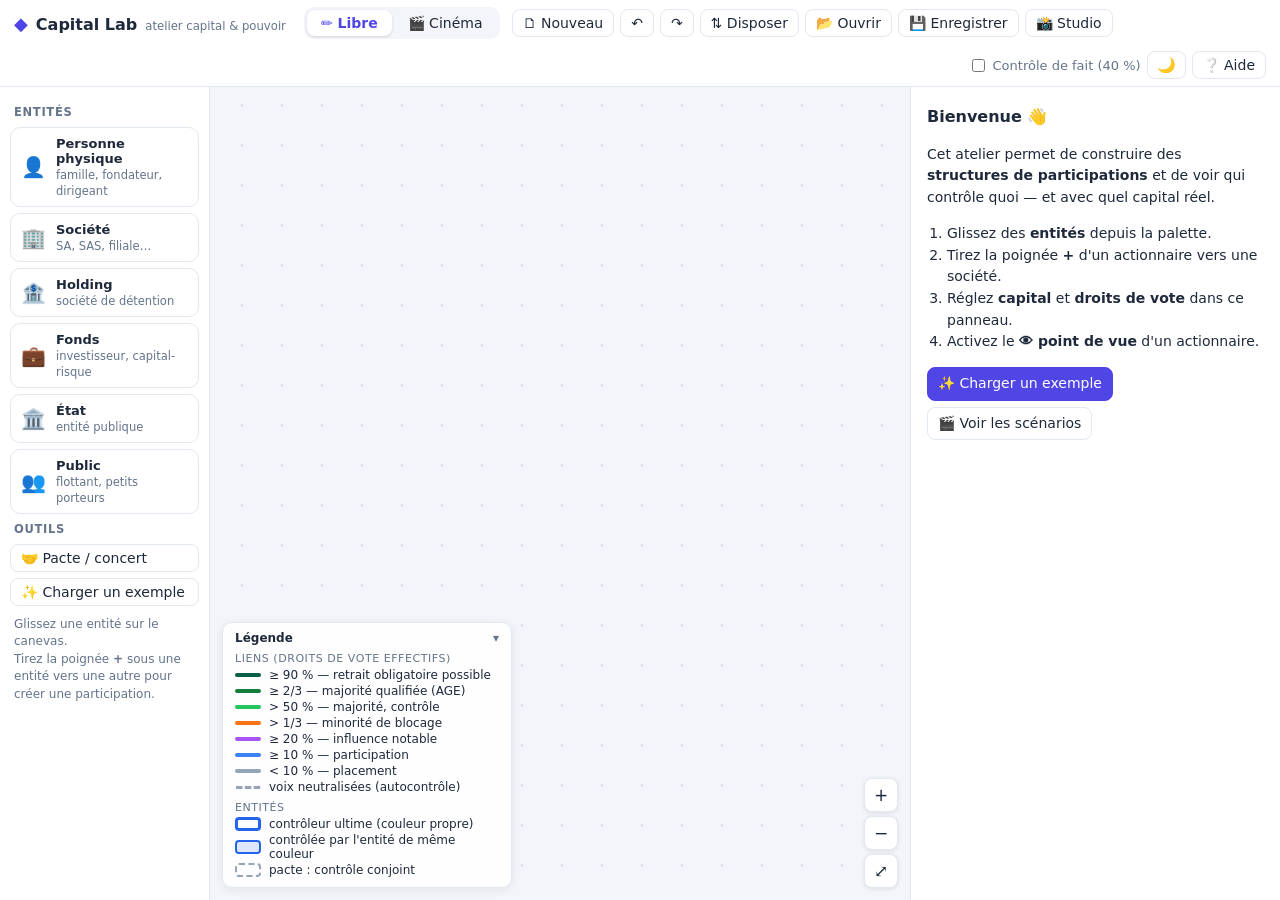
==== commit 33dee1ce: "Ajoute l'export SCORM d'un scénario Le bouton « 📦 SCORM » du mode cinéma produit un paquet .zip (SCO" ====
--- a/index.html
+++ b/index.html
@@ -60,6 +60,7 @@
   <div class="actions" id="actions-cinema" hidden>
     <button id="btn-library" title="Choisir un scénario">📚<span class="lbl"> Scénarios</span></button>
     <button id="btn-share" title="Copier un lien vers ce scénario ou cette étape">🔗<span class="lbl"> Partager</span></button>
+    <button id="btn-scorm" title="Exporter ce scénario en paquet SCORM (Moodle, LMS)">📦<span class="lbl"> SCORM</span></button>
     <button id="btn-edit-md" title="Voir et modifier le markdown du scénario">📝<span class="lbl"> Markdown</span></button>
     <button id="btn-to-libre" title="Reprendre l'état affiché en mode libre">✏️<span class="lbl"> Explorer librement</span></button>
   </div>
@@ -134,6 +135,7 @@
 <script src="js/scenario.js"></script>
 <script src="js/docs.js"></script>
 <script src="js/library.js"></script>
+<script src="js/scorm.js"></script>
 <script src="js/app.js"></script>
 </body>
 </html>
--- a/css/app.css
+++ b/css/app.css
@@ -437,3 +437,35 @@
   body.libre #side { grid-column: 1; grid-row: 3; border-left: none; border-top: 1px solid var(--line); }
   #studio { max-width: calc(100% - 20px); }
 }
+
+/* ---------------- aide rapide */
+.help-cols { display: grid; grid-template-columns: 1fr 1fr; gap: 12px; }
+.help-card { border: 1px solid var(--line); border-radius: 12px; padding: 4px 16px 6px; background: var(--panel-2); }
+.help-card h3, .help-ai h3 { margin: 12px 0 6px; font-size: 16px; }
+.help-card ul { padding-left: 18px; margin: 6px 0 10px; line-height: 1.5; }
+.help-ai { margin: 16px 0; padding: 6px 18px 14px; border-radius: 16px; color: #fff; background: linear-gradient(135deg, #2a2752, #4b2fb8); }
+.help-ai p { margin: 4px 0 8px; }
+.help-prompt { background: rgba(255, 255, 255, .12); border-radius: 10px; padding: 10px 12px; font-size: 13.5px; line-height: 1.55; }
+.help-ai .btns button { background: #fff; color: #2a2752; border-color: #fff; font-weight: 600; }
+.help-ai .btns button.warn { background: #ffc107; border-color: #ffc107; }
+.help-ai .btns a.doc-link { color: #fff; border: none; background: none; padding: 5px 4px; display: inline-flex; text-decoration: underline; }
+.doc-links { display: grid; grid-template-columns: repeat(auto-fill, minmax(200px, 1fr)); gap: 8px; }
+.doc-link { display: flex; flex-direction: column; border: 1px solid var(--line); border-radius: 10px; padding: 8px 12px; font-weight: 600; color: var(--ink); background: var(--panel-2); }
+.doc-link small { font-weight: 400; color: var(--muted); font-size: 12px; }
+.doc-link:hover { border-color: var(--accent-line); text-decoration: none; background: var(--accent-soft); }
+.help-thanks { margin-top: 18px; font-size: 12.5px; color: var(--muted); }
+@media (max-width: 760px) { .help-cols { grid-template-columns: 1fr; } }
+.help-card img { display: block; width: 100%; border-radius: 8px; border: 1px solid var(--line); margin: 2px 0 4px; transition: transform .15s, box-shadow .15s; }
+.help-card a:hover img { transform: translateY(-1px); box-shadow: 0 6px 18px rgba(15, 23, 42, .18); }
+.help-steps { counter-reset: hs; list-style: none; padding: 0; margin: 8px 0 10px; }
+.help-steps > li { counter-increment: hs; position: relative; padding-left: 38px; margin-bottom: 10px; line-height: 1.5; }
+.help-steps > li::before { content: counter(hs); position: absolute; left: 0; top: -1px; width: 26px; height: 26px; border-radius: 50%; background: #ffd166; color: #2a2752; font-weight: 800; display: grid; place-items: center; font-size: 13px; }
+.help-prompt[contenteditable] { margin: 6px 0; outline: 2px dashed rgba(255, 255, 255, .25); outline-offset: -2px; cursor: text; }
+.help-prompt[contenteditable]:focus { outline-color: #ffd166; background: rgba(255, 255, 255, .18); }
+.help-ai button.big { background: #fff; color: #2a2752; border-color: #fff; font-weight: 700; padding: 7px 16px; }
+.help-more { margin: 4px 0 2px; padding: 6px 12px; border-radius: 10px; background: rgba(0, 0, 0, .18); }
+.help-more summary { cursor: pointer; font-weight: 600; }
+.help-more p { margin: 6px 0; }
+
+/* paquet SCORM : un seul scénario, sans changement de mode ni bibliothèque */
+body.embed .modes, body.embed #actions-cinema, body.embed #btn-help, body.embed .plan + .hint { display: none !important; }
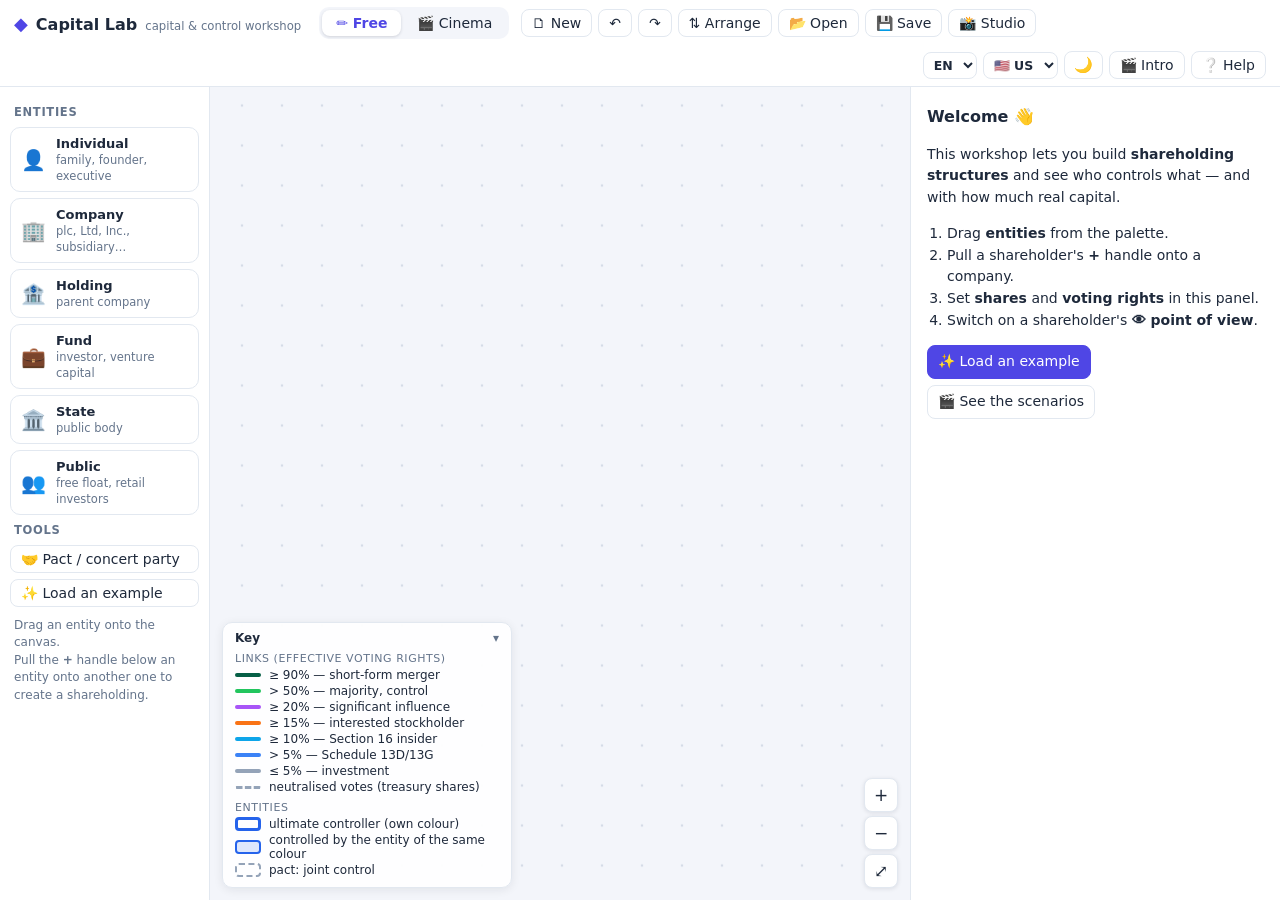
==== commit fae3c027: "Anglais et espagnol, droits UK/US/ES, et visite guidée en vidéo - Interface en trois langues (P.t, d" ====
--- a/index.html
+++ b/index.html
@@ -65,6 +65,8 @@
     <button id="btn-to-libre" title="Reprendre l'état affiché en mode libre">✏️<span class="lbl"> Explorer librement</span></button>
   </div>
   <div class="actions right">
+    <select id="opt-lang" class="hsel" title="Langue de l'interface" aria-label="Langue de l'interface"><option value="fr">FR</option><option value="en">EN</option><option value="es">ES</option></select>
+    <select id="opt-droit" class="hsel" title="Droit applicable" aria-label="Droit applicable" hidden></select>
     <label class="opt" title="Présomption de contrôle de fait : plus de 40 % des voix et aucun autre associé au-dessus (art. L233-3 II C. com.)"><input type="checkbox" id="opt-defacto"> Contrôle de fait (40&nbsp;%)</label>
     <button id="btn-theme" class="theme-btn" title="Mode jour / nuit">🌙</button>
     <button id="btn-help" title="Aide">❔<span class="lbl"> Aide</span></button>
@@ -131,11 +133,20 @@
 <div id="modal" hidden><div class="dialog"><button class="close" title="Fermer (Échap)">×</button><div class="content"></div></div></div>
 <input type="file" id="file-input" accept=".md,.markdown,.txt,.json" hidden>
 
+<script src="js/i18n.js"></script>
+<script src="js/i18n-en.js"></script>
+<script src="js/i18n-es.js"></script>
 <script src="js/model.js"></script>
 <script src="js/scenario.js"></script>
 <script src="js/docs.js"></script>
+<script src="js/docs-en.js"></script>
+<script src="js/docs-es.js"></script>
 <script src="js/library.js"></script>
+<script src="js/library-uk.js"></script>
+<script src="js/library-us.js"></script>
+<script src="js/library-es.js"></script>
 <script src="js/scorm.js"></script>
 <script src="js/app.js"></script>
+<script src="js/intro-launcher.js"></script>
 </body>
 </html>
--- a/css/app.css
+++ b/css/app.css
@@ -93,6 +93,19 @@
 .actions[hidden] { display: none; }
 .actions.right { margin-left: auto; }
 .opt { display: flex; align-items: center; gap: 5px; font-size: 13px; color: var(--muted); cursor: pointer; }
+.opt[hidden] { display: none; }
+/* langue de l'interface et droit applicable */
+.hsel {
+  border: 1px solid var(--line); background: var(--panel); border-radius: 8px; padding: 4px 6px; cursor: pointer;
+  font-size: 12.5px; font-weight: 600; color: var(--ink); transition: background .12s, border-color .12s;
+}
+.hsel:hover { background: var(--accent-soft); border-color: var(--accent-line); }
+.hsel:focus-visible { outline: 2px solid var(--accent); outline-offset: 1px; }
+.hsel:disabled { opacity: .55; cursor: default; }
+.hsel:disabled:hover { background: var(--panel); border-color: var(--line); }
+.hsel[hidden] { display: none; }
+.hsel option { background: var(--panel); color: var(--ink); }
+.lib-law { margin: 14px 0 0; font-size: 15px; }
 
 /* ---------------- disposition */
 #main { display: grid; grid-template-columns: 210px 1fr 370px; min-height: 0; }
@@ -383,6 +396,7 @@
   .modes button { padding: 4px 10px; }
   .actions { gap: 4px; }
   .actions button { padding: 4px 8px; }
+  .hsel { padding: 3px 4px; font-size: 12px; }
 
   /* cinéma : schéma en haut, explications en bas (ou l'un des deux seul) */
   body.cinema #main { grid-template-columns: 1fr; grid-template-rows: minmax(0, 46fr) minmax(0, 54fr); }
@@ -468,4 +482,4 @@
 .help-more p { margin: 6px 0; }
 
 /* paquet SCORM : un seul scénario, sans changement de mode ni bibliothèque */
-body.embed .modes, body.embed #actions-cinema, body.embed #btn-help, body.embed .plan + .hint { display: none !important; }
+body.embed .modes, body.embed #actions-cinema, body.embed #btn-help, body.embed .plan + .hint, body.embed .hsel { display: none !important; }
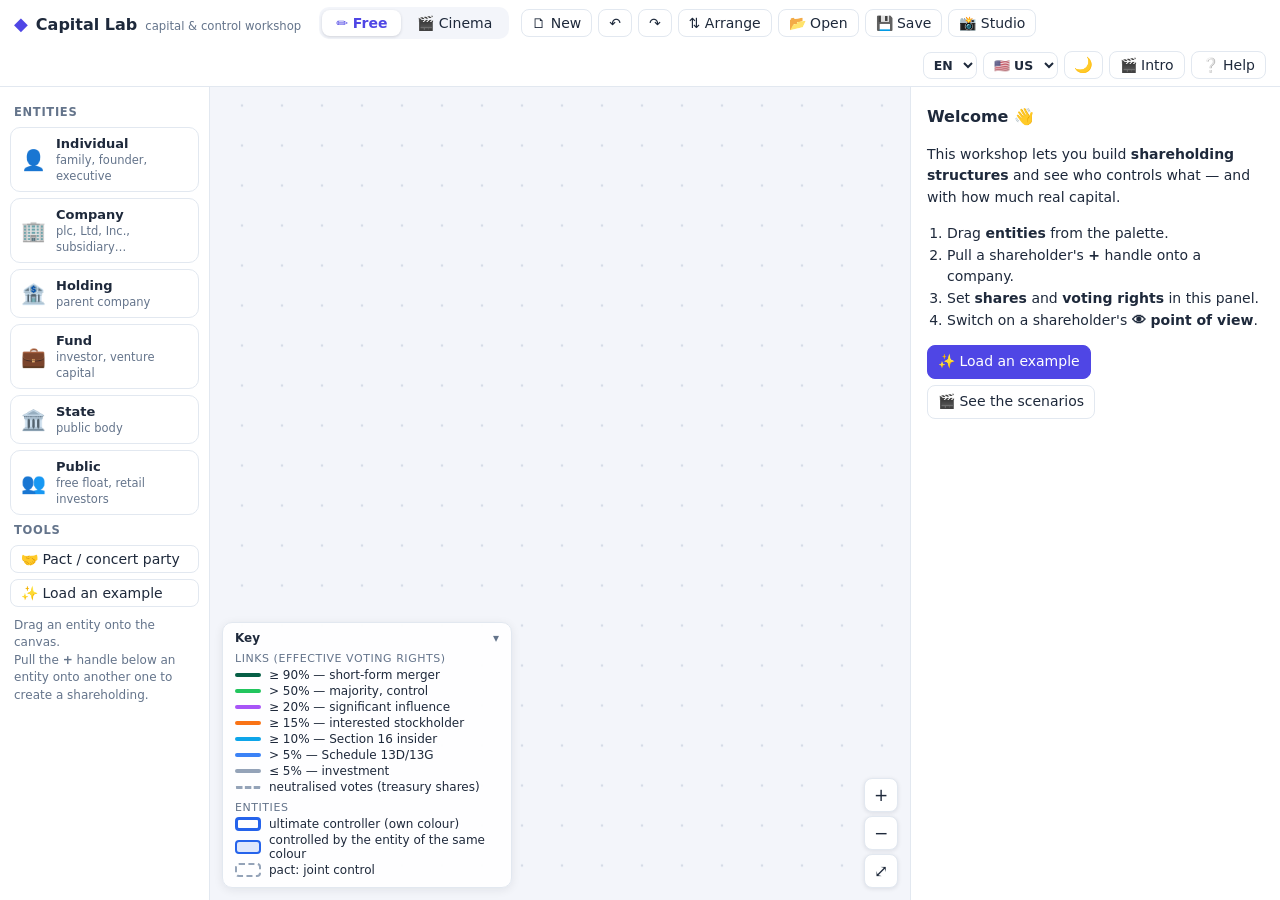
==== commit 08c8e375: "Langue sans perte de l'affichage, bibliothèque par langue, légende traduite - Changer de langue ne t" ====
--- a/index.html
+++ b/index.html
@@ -137,6 +137,7 @@
 <script src="js/i18n-en.js"></script>
 <script src="js/i18n-es.js"></script>
 <script src="js/model.js"></script>
+<script src="js/juris-i18n.js"></script>
 <script src="js/scenario.js"></script>
 <script src="js/docs.js"></script>
 <script src="js/docs-en.js"></script>
--- a/css/app.css
+++ b/css/app.css
@@ -106,6 +106,12 @@
 .hsel[hidden] { display: none; }
 .hsel option { background: var(--panel); color: var(--ink); }
 .lib-law { margin: 14px 0 0; font-size: 15px; }
+/* bibliothèque : un onglet par langue */
+.lib-tabs { display: flex; flex-wrap: wrap; gap: 4px; margin: 6px 0 2px; border-bottom: 1px solid var(--line); }
+.lib-tabs button { border: 0; border-bottom: 3px solid transparent; border-radius: 0; background: none; padding: 7px 14px 6px; font-weight: 700; color: var(--muted); cursor: pointer; text-align: left; }
+.lib-tabs button small { display: block; font-weight: 400; font-size: 11px; }
+.lib-tabs button:hover { color: var(--ink); background: var(--panel-2); }
+.lib-tabs button[aria-selected="true"] { color: var(--accent); border-bottom-color: var(--accent); }
 
 /* ---------------- disposition */
 #main { display: grid; grid-template-columns: 210px 1fr 370px; min-height: 0; }
